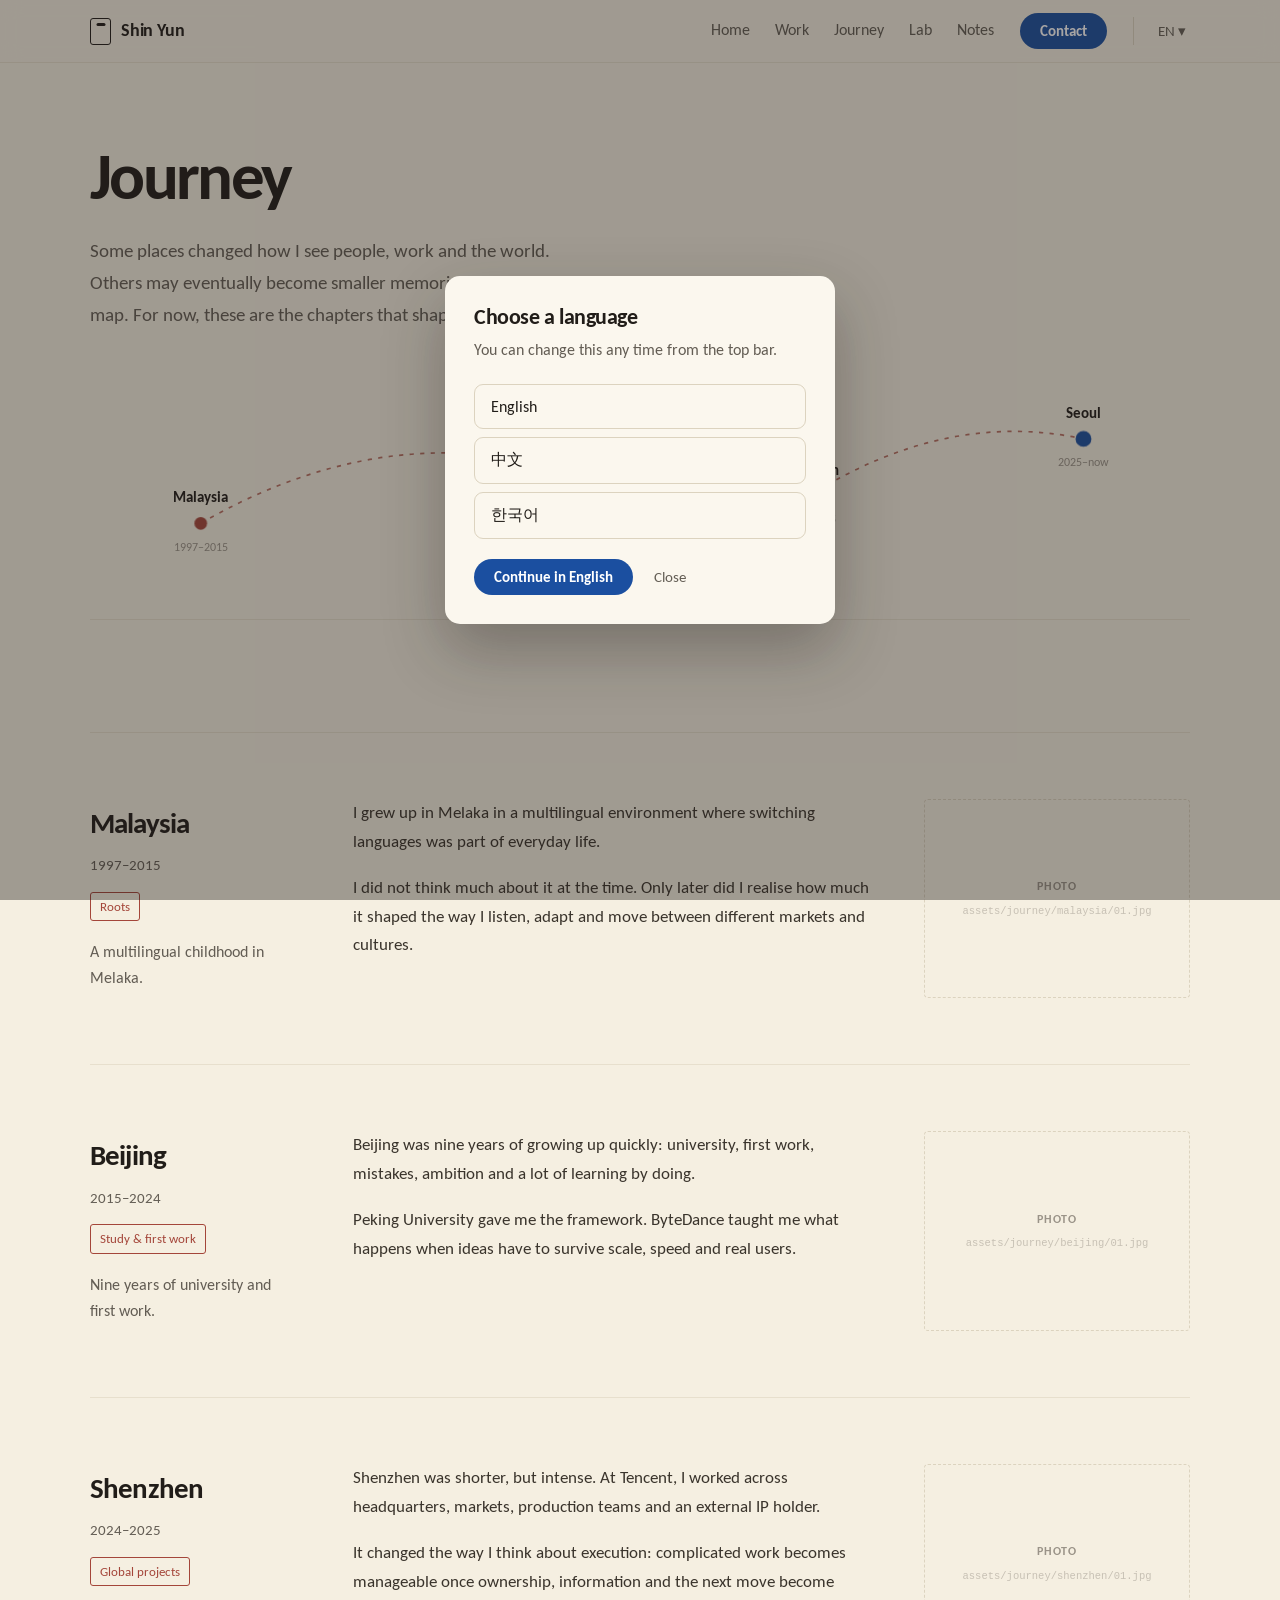
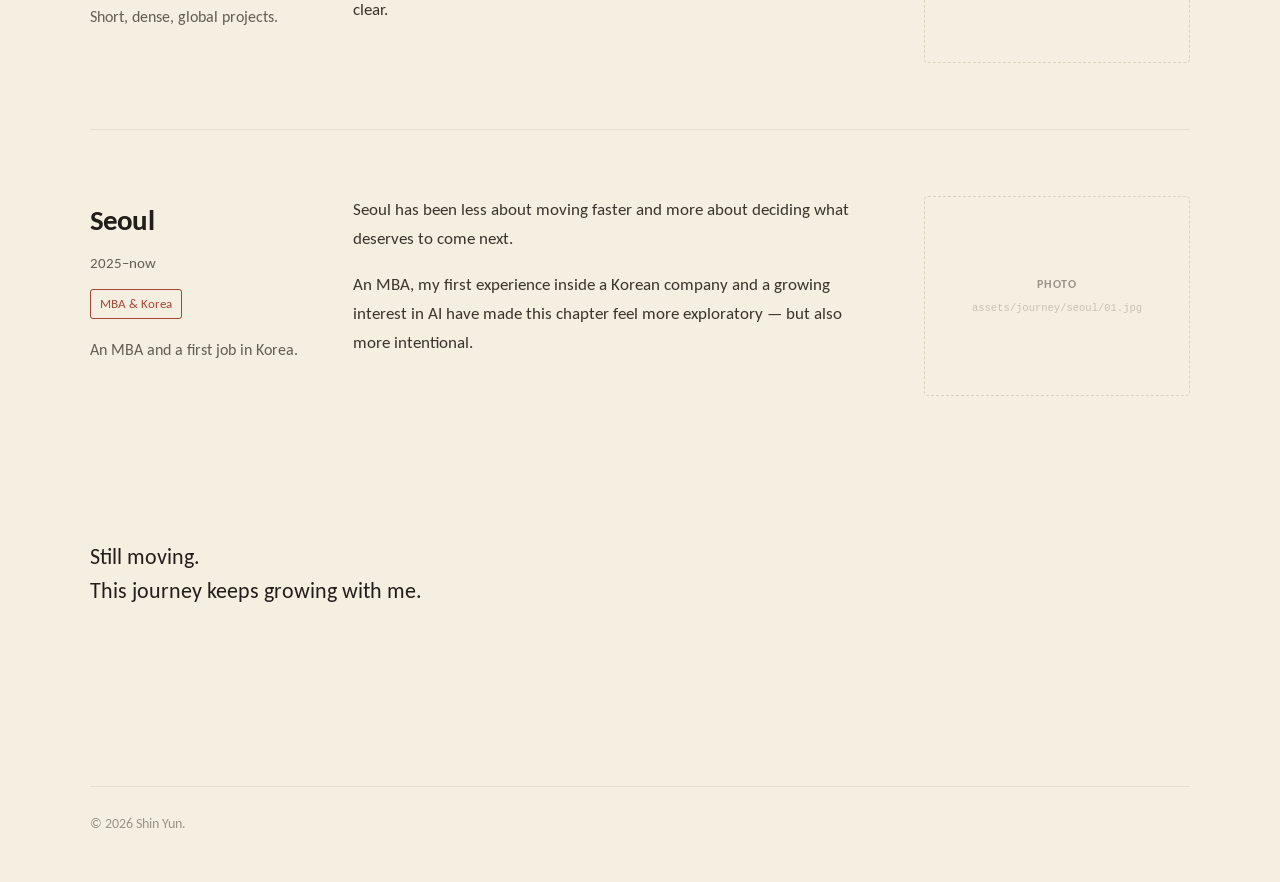
==== journey.html @ 3c0f039a "Initial portfolio site" ====
<!DOCTYPE html>
<html lang="en">
<head>
<meta charset="utf-8">
<meta name="viewport" content="width=device-width, initial-scale=1">
<title>Journey &mdash; Teh Shin Yun</title>
<meta name="description" content="Teh Shin Yun — cross-market creator ecosystem and product operations.">
<link rel="preconnect" href="https://fonts.googleapis.com"><link rel="preconnect" href="https://fonts.gstatic.com" crossorigin><link href="https://fonts.googleapis.com/css2?family=Carlito:wght@400;700&family=Noto+Sans+KR:wght@400;700&family=Noto+Sans+SC:wght@400;700&display=swap" rel="stylesheet">
<link rel="stylesheet" href="assets/styles.css">
</head>
<body>
<nav class="nav"><div class="nav-in">
  <a class="brand" href="index.html"><span class="mark"></span><span data-i18n="brand">Shin Yun</span></a>
  <div class="menu"><a href="index.html" data-sec="home" data-i18n="nav.home">Home</a><a href="index.html#work" data-sec="work" data-i18n="nav.work">work</a><a href="index.html#journey" data-sec="journey" data-i18n="nav.journey">journey</a><a href="index.html#lab" data-sec="lab" data-i18n="nav.lab">lab</a><a href="index.html#notes" data-sec="notes" data-i18n="nav.notes">notes</a></div>
  <button class="btn" onclick="dropBadge()" data-i18n="nav.contact">Contact</button>
  <div class="langbox">
    <button class="langbtn" onclick="toggleLangMenu()" aria-haspopup="true"><span id="langLabel">EN</span> &#9662;</button>
    <div class="langmenu" id="langMenu">
      <button onclick="pickLang('en')">English</button>
      <button onclick="pickLang('zh')">&#20013;&#25991;</button>
      <button onclick="pickLang('ko')">&#54620;&#44397;&#50612;</button>
    </div>
  </div>
</div></nav>
<div class="wrap">
  <div class="phead">
    <h1 data-i18n="jp.title">Journey</h1>
    <p class="sub" data-i18n="jp.intro"></p>
  </div>
  <div style="margin-top:52px"><div class="route"><svg viewBox="0 0 1000 200" aria-hidden="true"><path class="rline" d="M84 132 Q236.0 44 388 72"/><path class="rline" d="M388 72 Q524.0 44 660 106"/><path class="rline" d="M660 106 Q790.0 24 920 52"/><circle class="dot" cx="84" cy="132" r="6" fill="var(--coral)"/><text class="lbl" x="84" y="112" text-anchor="middle" data-i18n="j.malaysia.city"></text><text class="yrs" x="84" y="158" text-anchor="middle" data-i18n="j.malaysia.yrs"></text><circle class="dot" cx="388" cy="72" r="6" fill="var(--coral)"/><text class="lbl" x="388" y="52" text-anchor="middle" data-i18n="j.beijing.city"></text><text class="yrs" x="388" y="98" text-anchor="middle" data-i18n="j.beijing.yrs"></text><circle class="dot" cx="660" cy="106" r="6" fill="var(--coral)"/><text class="lbl" x="660" y="86" text-anchor="middle" data-i18n="j.shenzhen.city"></text><text class="yrs" x="660" y="132" text-anchor="middle" data-i18n="j.shenzhen.yrs"></text><circle class="dot" cx="920" cy="52" r="7.5" fill="var(--blue)"/><text class="lbl" x="920" y="32" text-anchor="middle" data-i18n="j.seoul.city"></text><text class="yrs" x="920" y="78" text-anchor="middle" data-i18n="j.seoul.yrs"></text></svg></div></div>
  <section class="sec" style="border-top:1px solid var(--rule-soft);padding-bottom:60px">
    
    <div class="jch">
      <div class="meta">
        <div class="city" data-i18n="j.malaysia.city"></div>
        <div class="yrs" data-i18n="j.malaysia.yrs"></div>
        <div><span class="tag" data-i18n="j.malaysia.tag"></span></div>
        <p class="short" data-i18n="j.malaysia.short"></p>
      </div>
      <div class="story">
        <p data-i18n="j.malaysia.c1"></p>
        <p data-i18n="j.malaysia.c2"></p>
      </div>
      <div class="shot"><div class="ph ph--gallery-large"><b data-i18n="ph.photo"></b><code>assets/journey/malaysia/01.jpg</code></div></div>
    </div>
    <div class="jch">
      <div class="meta">
        <div class="city" data-i18n="j.beijing.city"></div>
        <div class="yrs" data-i18n="j.beijing.yrs"></div>
        <div><span class="tag" data-i18n="j.beijing.tag"></span></div>
        <p class="short" data-i18n="j.beijing.short"></p>
      </div>
      <div class="story">
        <p data-i18n="j.beijing.c1"></p>
        <p data-i18n="j.beijing.c2"></p>
      </div>
      <div class="shot"><div class="ph ph--gallery-large"><b data-i18n="ph.photo"></b><code>assets/journey/beijing/01.jpg</code></div></div>
    </div>
    <div class="jch">
      <div class="meta">
        <div class="city" data-i18n="j.shenzhen.city"></div>
        <div class="yrs" data-i18n="j.shenzhen.yrs"></div>
        <div><span class="tag" data-i18n="j.shenzhen.tag"></span></div>
        <p class="short" data-i18n="j.shenzhen.short"></p>
      </div>
      <div class="story">
        <p data-i18n="j.shenzhen.c1"></p>
        <p data-i18n="j.shenzhen.c2"></p>
      </div>
      <div class="shot"><div class="ph ph--gallery-large"><b data-i18n="ph.photo"></b><code>assets/journey/shenzhen/01.jpg</code></div></div>
    </div>
    <div class="jch">
      <div class="meta">
        <div class="city" data-i18n="j.seoul.city"></div>
        <div class="yrs" data-i18n="j.seoul.yrs"></div>
        <div><span class="tag" data-i18n="j.seoul.tag"></span></div>
        <p class="short" data-i18n="j.seoul.short"></p>
      </div>
      <div class="story">
        <p data-i18n="j.seoul.c1"></p>
        <p data-i18n="j.seoul.c2"></p>
      </div>
      <div class="shot"><div class="ph ph--gallery-large"><b data-i18n="ph.photo"></b><code>assets/journey/seoul/01.jpg</code></div></div>
    </div>
    <p class="quiet quiet-lg" style="margin-top:78px">
      <span data-i18n="jp.still1"></span><br><span data-i18n="jp.still2"></span></p>
  </section>

  <footer class="foot"><span data-i18n="foot.copy">&#169; 2026 Shin Yun.</span></footer>
</div>
<div class="veil" id="veil" onclick="closeBadge()">
  <div class="hang" id="hang" onclick="event.stopPropagation()">
    <div class="lany">CREATE &middot; CONNECT &middot; GROW</div>
    <div class="clip"></div>
    <div class="badge">
      <div class="top"><span class="mark" style="width:15px;height:19px;border-width:1.2px"></span><span data-i18n="brand">Shin Yun</span></div>
      <div class="ph-img"><img src="assets/avatar-badge.png" alt="Teh Shin Yun"></div>
      <h3 data-i18n="badge.name">Teh Shin Yun</h3>
      <p class="role"><span data-i18n="badge.r1"></span><br><span data-i18n="badge.r2"></span></p>
      <div class="mail"><a href="mailto:shin.yun.9697@gmail.com">shin.yun.9697@gmail.com</a></div>
    </div>
  </div>
</div>

<div class="lveil" id="lveil">
  <div class="lcard">
    <h3 data-i18n="lang.title">Choose a language</h3>
    <p data-i18n="lang.desc"></p>
    <div class="lopt">
      <button onclick="pickLang('en')">English</button>
      <button onclick="pickLang('zh')">&#20013;&#25991;</button>
      <button onclick="pickLang('ko')">&#54620;&#44397;&#50612;</button>
    </div>
    <div class="lrow">
      <button class="btn" onclick="pickLang('en')" data-i18n="lang.continue">Continue in English</button>
      <button class="skip" onclick="pickLang('en')" data-i18n="lang.close">Close</button>
    </div>
  </div>
</div>

<div class="lightbox" id="lightbox"><img src="" alt=""></div>

<script src="assets/i18n.js"></script>
<script src="assets/site.js"></script>
</body>
</html>
---- assets/styles.css ----
/* =========================================================
   Teh Shin Yun — stylesheet
   颜色在 :root 里，改这里就能整站换色
   ========================================================= */
:root{
  --paper:#F5EFE1;
  --paper-lift:#F8F3E8;
  --paper-warm:#F2EBDB;
  --paper-card:#FBF7EE;
  --ink:#211D19;
  --ink-2:#635D54;
  --ink-3:#9A9388;
  --rule:#DCD3BF;
  --rule-soft:#E7DFCD;
  --blue:#1B4FA0;
  --blue-soft:#DDE4F1;
  --coral:#A4463A;

  --f-en:Calibri,Carlito,"Helvetica Neue",Arial,sans-serif;
  --f-zh:"Microsoft YaHei","Noto Sans SC",Calibri,Carlito,"PingFang SC",sans-serif;
  --f-ko:"Noto Sans KR",Calibri,Carlito,"Apple SD Gothic Neo",sans-serif;
  --font:var(--f-en);

  --maxw:1180px;
  --pad:40px;
}
html[lang^="zh"]{ --font:var(--f-zh) }
html[lang^="ko"]{ --font:var(--f-ko) }
html[lang^="ko"] body{ word-break:keep-all; overflow-wrap:break-word }
html[lang^="zh"] body{ line-height:1.8 }

*{box-sizing:border-box}
html{scroll-behavior:smooth}
body{margin:0;background:var(--paper);color:var(--ink);
  font-family:var(--font);font-size:17px;line-height:1.7;
  -webkit-font-smoothing:antialiased;text-rendering:optimizeLegibility}
img{max-width:100%;display:block}
a{color:inherit}
h1,h2,h3,h4{margin:0;font-weight:700;letter-spacing:-.02em;line-height:1.08}
.wrap{max-width:var(--maxw);margin:0 auto;padding:0 var(--pad)}
.hide{display:none !important}
:focus-visible{outline:2px solid var(--blue);outline-offset:3px;border-radius:3px}

/* ---------------- nav ---------------- */
.nav{position:sticky;top:0;z-index:60;background:rgba(245,239,225,.94);
  backdrop-filter:blur(10px);border-bottom:1px solid var(--rule-soft)}
.nav-in{max-width:var(--maxw);margin:0 auto;padding:13px var(--pad);
  display:flex;align-items:center;gap:26px}
.brand{display:flex;align-items:center;gap:10px;font-weight:700;font-size:17.5px;
  text-decoration:none;letter-spacing:-.01em;flex:none}
.mark{width:21px;height:27px;border:1.6px solid var(--ink);border-radius:3px;position:relative;flex:none}
.mark:after{content:"";position:absolute;left:50%;top:4px;transform:translateX(-50%);
  width:9px;height:3px;border-radius:2px;background:var(--ink)}
.menu{display:flex;gap:25px;margin-left:auto;font-size:15.5px;color:var(--ink-2)}
.menu a{text-decoration:none;padding:3px 0;border-bottom:2px solid transparent;transition:color .18s}
.menu a:hover{color:var(--ink)}
.menu a.on{color:var(--ink);border-color:var(--ink);font-weight:700}
.langbox{position:relative;padding-left:20px;border-left:1px solid var(--rule);flex:none}
.langbtn{font-family:inherit;font-size:14.5px;color:var(--ink-2);background:none;
  border:none;cursor:pointer;padding:4px}
.langmenu{position:absolute;right:0;top:32px;background:var(--paper-card);
  border:1px solid var(--rule);border-radius:10px;padding:6px;display:none;min-width:124px;
  box-shadow:0 12px 34px rgba(33,29,25,.13)}
.langmenu.open{display:block}
.langmenu button{display:block;width:100%;text-align:left;font-family:inherit;font-size:14.5px;
  background:none;border:none;padding:9px 12px;border-radius:7px;cursor:pointer;color:var(--ink)}
.langmenu button:hover{background:var(--paper-warm)}

/* ---------------- buttons ---------------- */
.btn{font-family:inherit;font-size:15px;border:none;cursor:pointer;border-radius:999px;
  padding:9px 20px;background:var(--blue);color:#fff;text-decoration:none;display:inline-block;
  font-weight:700;flex:none}
.btn:hover{background:#16407f}
.btn-solid,.btn-ghost{font-family:inherit;font-size:16.5px;cursor:pointer;border-radius:999px;
  padding:13px 27px;text-decoration:none;display:inline-block;font-weight:700;
  border:1.6px solid var(--ink);transition:background .18s,color .18s}
.btn-solid{background:var(--ink);color:var(--paper)}
.btn-solid:hover{background:transparent;color:var(--ink)}
.btn-ghost{background:transparent;color:var(--ink)}
.btn-ghost:hover{background:var(--ink);color:var(--paper)}

/* arrow CTA */
.cta-link{display:inline-flex;align-items:center;gap:9px;color:var(--blue);
  text-decoration:none;font-size:19px;font-weight:700;letter-spacing:-.01em;
  padding-bottom:3px;border-bottom:1.6px solid transparent;transition:border-color .2s}
.cta-link .ar{transition:transform .22s}
.cta-link:hover{border-color:var(--blue)}
.cta-link:hover .ar{transform:translateX(5px)}

/* ---------------- section frame ---------------- */
.sec{padding:112px 0 100px;border-top:1px solid var(--rule-soft);scroll-margin-top:74px}
.sec:first-of-type{border-top:none}
.sec-idx{font-size:13.5px;letter-spacing:.14em;color:var(--blue);font-weight:700;
  margin-bottom:22px;text-transform:uppercase}
.sec-top{display:grid;grid-template-columns:1fr auto;gap:40px;align-items:end;margin-bottom:56px}
.sec-top h2{font-size:clamp(36px,4.4vw,54px);letter-spacing:-.035em}
.sec-top .intro{color:var(--ink-2);margin:18px 0 0;max-width:50ch;font-size:17.5px}

/* ---------------- hero ---------------- */
.hero{display:grid;grid-template-columns:46% 1fr;gap:48px;align-items:end;
  padding:88px 0 84px;scroll-margin-top:74px}
.hero h1{font-size:clamp(52px,6.6vw,92px);letter-spacing:-.04em}
.hero .lede{font-size:clamp(23px,2.5vw,31px);line-height:1.26;letter-spacing:-.02em;
  font-weight:700;margin:34px 0 0;max-width:19ch}
.hero .sub{color:var(--ink-2);margin:30px 0 0;max-width:46ch;font-size:17.5px}
.hero .cta{display:flex;gap:13px;margin-top:42px;flex-wrap:wrap}
html[lang^="ko"] .hero .lede{max-width:24ch}
html[lang^="zh"] .hero .lede{max-width:17ch}

/* hero character / video slot */
.figure{position:relative;justify-self:end;align-self:end;width:100%;max-width:470px;
  margin-bottom:-14px}
.figure .slot{aspect-ratio:4/5;border:1.5px dashed var(--rule);border-radius:8px;
  display:flex;flex-direction:column;align-items:center;justify-content:center;gap:8px;
  color:var(--ink-3);text-align:center;padding:24px;background:rgba(251,247,238,.4)}
.figure .slot b{font-size:15px;color:var(--ink-2);font-weight:700}
.figure .slot span{font-size:13px;line-height:1.5}

/* ---------------- work (home) ---------------- */
.case{display:block;text-decoration:none;color:inherit;padding:44px 0;
  border-top:1px solid var(--rule-soft)}
.case:first-of-type{border-top:none;padding-top:0}
.case-head{display:flex;align-items:baseline;gap:14px;flex-wrap:wrap}
.case-head h3{font-size:31px;letter-spacing:-.03em}
.case-head .meta{font-size:14.5px;color:var(--ink-2)}
.case-head .yr{margin-left:auto;font-size:14.5px;color:var(--ink-3)}
.case-body{display:grid;grid-template-columns:1.15fr .85fr;gap:52px;margin-top:22px;align-items:center}
.case-body p{margin:0;color:var(--ink-2);max-width:52ch}
.case-impact{margin-top:22px;font-weight:700;font-size:16px;color:var(--ink);
  border-left:2px solid var(--blue);padding-left:16px;line-height:1.45}
.case:hover h3{color:var(--blue)}
.case .more{display:inline-flex;gap:8px;align-items:center;color:var(--blue);
  font-weight:700;font-size:15.5px;margin-top:24px}
.case:hover .more .ar{transform:translateX(4px)}
.case .more .ar{transition:transform .2s;display:inline-block}

/* A — scale */
.scale-num{font-size:clamp(64px,8vw,104px);font-weight:700;letter-spacing:-.05em;line-height:.9}
.scale-num small{display:block;font-size:14.5px;font-weight:400;color:var(--ink-2);
  letter-spacing:0;margin-top:10px}
.scale-sub{display:flex;gap:34px;margin-top:26px;flex-wrap:wrap}
.scale-sub div{font-size:24px;font-weight:700;letter-spacing:-.02em}
.scale-sub span{display:block;font-size:13.5px;font-weight:400;color:var(--ink-2);
  letter-spacing:0;margin-top:3px}

/* B — relationship diagram */
.rel{width:100%;height:auto}
.rel text{font-family:var(--font);font-size:13px;fill:var(--ink)}
.rel line{stroke:var(--rule);stroke-width:1.2}
.rel rect{fill:none;stroke:var(--ink);stroke-width:1.3;rx:5}
.rel .hub rect{stroke:var(--blue);stroke-width:1.7}
.rel .hub text{fill:var(--blue);font-weight:700}

/* C — transformation flow */
.trans{display:flex;align-items:center;gap:10px;flex-wrap:wrap}
.trans i{font-style:normal;color:var(--ink-3);font-size:15px}
.trans b{font-weight:700;font-size:15px;border:1.3px solid var(--rule);
  border-radius:999px;padding:8px 15px;background:var(--paper-card)}
.trans b.last{border-color:var(--blue);color:var(--blue)}
.metrics-row{display:flex;gap:36px;margin-top:26px;flex-wrap:wrap}
.metrics-row div{font-size:27px;font-weight:700;letter-spacing:-.025em}
.metrics-row span{display:block;font-size:13.5px;font-weight:400;color:var(--ink-2);
  letter-spacing:0;margin-top:3px}

/* ---------------- journey (home) ---------------- */
.route{margin:30px 0 14px;padding:0 2%}
.route svg{width:100%;height:auto;overflow:visible}
.route .rline{stroke:var(--coral);stroke-width:1.6;fill:none;stroke-dasharray:4 6;
  stroke-dashoffset:var(--len);opacity:.75}
.route .dot{opacity:0}
.route .lbl{font-family:var(--font);font-size:14px;fill:var(--ink);opacity:0;font-weight:700}
.route .yrs{font-family:var(--font);font-size:11.5px;fill:var(--ink-3);opacity:0}
.route.go .rline{animation:draw 1.05s ease-out forwards}
.route.go .dot,.route.go .lbl,.route.go .yrs{animation:pop .4s ease-out forwards}
@keyframes draw{to{stroke-dashoffset:0}}
@keyframes pop{to{opacity:1}}

.chapters{display:flex;flex-direction:column;gap:0}
.chapter{display:grid;grid-template-columns:230px 1fr;gap:50px;
  padding:38px 0;border-top:1px solid var(--rule-soft)}
.chapter:first-child{border-top:none}
.chapter:nth-child(even){grid-template-columns:1fr 230px}
.chapter:nth-child(even) .ch-side{order:2}
.chapter:nth-child(even) .ch-body{order:1}
.ch-side .city{font-size:30px;font-weight:700;letter-spacing:-.03em}
.ch-side .yrs{font-size:14.5px;color:var(--ink-2);margin-top:4px}
.ch-side .tag{display:inline-block;margin-top:13px;font-size:12.5px;color:var(--coral);
  border:1px solid var(--coral);border-radius:3px;padding:3px 9px}
.ch-body p{margin:0 0 15px;color:var(--ink-2);max-width:58ch}
.ch-body p:last-child{margin-bottom:0}
.chapter:nth-child(even) .ch-body p{margin-left:auto}

/* ---------------- journey detail ---------------- */
.jch{display:grid;grid-template-columns:19% 47% 1fr;gap:54px;
  padding:66px 0;border-top:1px solid var(--rule-soft)}
.jch .meta .city{font-size:29px;font-weight:700;letter-spacing:-.03em}
.jch .meta .yrs{font-size:14.5px;color:var(--ink-2);margin-top:5px}
.jch .meta .tag{display:inline-block;margin-top:14px;font-size:12.5px;color:var(--coral);
  border:1px solid var(--coral);border-radius:3px;padding:3px 9px}
.jch .meta .short{margin:18px 0 0;font-size:15.5px;color:var(--ink-2)}
.jch .story p{margin:0 0 17px;color:#3A342C}
.jch .story p:last-child{margin-bottom:0}
.jch .shot{align-self:start}
.topics{display:flex;flex-direction:column;gap:2px;margin-top:34px}
.topics span{font-size:26px;font-weight:700;letter-spacing:-.025em;padding:11px 0;
  border-bottom:1px solid var(--rule-soft)}

/* ---------------- lab (home) ---------------- */
.lab-a{display:grid;grid-template-columns:1fr 1fr;gap:56px;align-items:start;margin-bottom:104px}
.lab-split{display:grid;grid-template-columns:1fr 1fr;gap:56px;align-items:start}
.lab-b{display:grid;grid-template-columns:1.25fr .75fr;gap:56px;margin-bottom:104px}
.lab-b--solo{grid-template-columns:1fr;max-width:860px}
.lab-c{border-top:1px solid var(--rule-soft);padding-top:52px}
.lab-cat{font-size:24px;font-weight:700;letter-spacing:-.025em;margin-bottom:12px}
.lab-cat + p{margin:0;color:var(--ink-2);max-width:46ch}
.status{display:inline-block;font-size:11.5px;letter-spacing:.09em;font-weight:700;
  border:1px solid var(--ink-3);color:var(--ink-2);border-radius:3px;padding:2px 8px;
  text-transform:uppercase;vertical-align:2px}
.status.ship{border-color:var(--blue);color:var(--blue)}
.tool{display:grid;grid-template-columns:1fr auto;gap:24px;align-items:baseline;
  padding:31px 0;border-top:1px solid var(--rule-soft)}
.tool h4{font-size:19px}
.tool p{margin:7px 0 0;color:var(--ink-2);font-size:16px;max-width:52ch}
.sheet{display:grid;grid-template-columns:1fr 1fr;gap:14px}

/* ---------- 占位框：全站统一视觉 ---------- */
.ph{border:1px dashed var(--rule);border-radius:4px;background:transparent;
  display:flex;flex-direction:column;align-items:center;justify-content:center;gap:6px;
  padding:20px;text-align:center;color:var(--ink-3)}
.ph b{font-size:12px;font-weight:700;letter-spacing:.08em;text-transform:uppercase;color:var(--ink-3)}
.ph code{font-family:ui-monospace,SFMono-Regular,Menlo,monospace;font-size:10.5px;
  color:var(--ink-3);opacity:.5;word-break:break-all;letter-spacing:0}
.ph--portrait{aspect-ratio:4/5}
.ph--landscape{aspect-ratio:3/2}
.ph--dashboard{aspect-ratio:16/9}
.ph--gallery-large{aspect-ratio:4/3}
.ph--gallery-small{aspect-ratio:1}

/* ---------- 真实图片 ---------- */
.sheet img{width:100%;aspect-ratio:16/9;object-fit:cover;border-radius:4px;cursor:zoom-in}
.block img{width:100%;height:auto;border-radius:4px;cursor:zoom-in}
.shot img{width:100%;aspect-ratio:4/3;object-fit:cover;border-radius:4px;cursor:zoom-in}
/* 人物视频直接落在页面背景上：无边框、无圆角、无阴影、无容器
   webm 带 alpha 通道；不支持的浏览器回落到 mp4，其底色与页面完全一致 */
.figure video{width:100%;height:auto;display:block;background:transparent;
  border:0;border-radius:0;box-shadow:none;
  -webkit-mask-image:linear-gradient(to bottom,#000 88%,rgba(0,0,0,0) 100%);
  mask-image:linear-gradient(to bottom,#000 88%,rgba(0,0,0,0) 100%)}
/* 人物自带的落地投影已经在视频里，不再另加阴影 */

/* ---------------- notes ---------------- */
.note{display:grid;grid-template-columns:44px 190px 1fr auto;gap:26px;align-items:start;
  padding:30px 0;border-top:1px solid var(--rule-soft)}
.note .n{font-size:14px;color:var(--ink-3);font-weight:700;padding-top:4px}
.note .cat{font-size:13px;letter-spacing:.09em;text-transform:uppercase;
  color:var(--coral);font-weight:700;padding-top:5px}
.note h4{font-size:22px;letter-spacing:-.02em;line-height:1.25}
.note p{margin:9px 0 0;color:var(--ink-2);font-size:16px;max-width:56ch}
.note .st{font-size:11.5px;letter-spacing:.09em;color:var(--ink-3);font-weight:700;
  text-transform:uppercase;padding-top:6px;white-space:nowrap}
.quiet{margin-top:56px;font-size:19px;line-height:1.55;color:var(--ink-2);max-width:38ch}
.quiet-lg{font-size:22px;color:var(--ink)}

/* ---------------- detail pages ---------------- */
.phead{padding:78px 0 0}
.phead .kicker{font-size:13.5px;letter-spacing:.14em;text-transform:uppercase;
  color:var(--blue);font-weight:700;margin-bottom:20px}
.phead h1{font-size:clamp(40px,5.2vw,68px);letter-spacing:-.04em;max-width:20ch}
.phead .sub{color:var(--ink-2);margin:22px 0 0;font-size:19px;max-width:46ch}
.overview{display:flex;gap:44px;flex-wrap:wrap;border-top:1px solid var(--rule);
  border-bottom:1px solid var(--rule);padding:20px 0;margin:52px 0 0;font-size:15.5px}
.overview b{display:block;color:var(--ink-3);font-size:12.5px;letter-spacing:.09em;
  text-transform:uppercase;font-weight:700;margin-bottom:4px}
.bignums{display:flex;gap:60px;flex-wrap:wrap;margin:56px 0}
.bignums div{font-size:clamp(38px,5vw,58px);font-weight:700;letter-spacing:-.045em;line-height:1}
.bignums span{display:block;font-size:14px;font-weight:400;color:var(--ink-2);
  letter-spacing:0;margin-top:10px}
.prose{max-width:680px}
.prose h2{font-size:25px;margin:0 0 16px;letter-spacing:-.025em}
.prose p{margin:0 0 18px;color:#3A342C}
.prose p:last-child{margin-bottom:0}
.prose + .prose{margin-top:56px}
.flow + .prose{margin-top:56px}
.block{margin:56px 0}
.pull{font-size:24px;line-height:1.4;letter-spacing:-.02em;font-weight:700;
  border-left:2px solid var(--blue);padding:6px 0 6px 24px;margin:56px 0;max-width:680px}
.wide{margin:64px calc(-1 * clamp(0px, 6vw, 90px))}
.flow{display:flex;flex-wrap:wrap;gap:9px;align-items:center;margin:24px 0 0}
.flow b{font-weight:700;font-size:14.5px;border:1.3px solid var(--rule);border-radius:999px;
  padding:8px 15px;background:var(--paper-card)}
.flow i{font-style:normal;color:var(--ink-3)}
.backlink{display:inline-flex;gap:8px;color:var(--blue);text-decoration:none;
  font-weight:700;font-size:15.5px;margin-top:70px}

/* ---------------- badge ---------------- */
.veil{position:fixed;inset:0;z-index:90;background:rgba(33,29,25,.36);
  display:none;justify-content:center;align-items:flex-start}
.veil.on{display:flex}
.hang{transform-origin:50% 0;animation:swing 2.5s cubic-bezier(.36,.07,.19,.97) forwards;
  display:flex;flex-direction:column;align-items:center}
.lany{width:44px;height:132px;background:var(--blue);border-radius:0 0 3px 3px;
  display:flex;align-items:center;justify-content:center;font-size:11px;color:#C4D5EF;
  letter-spacing:.16em;writing-mode:vertical-rl;font-weight:700}
.clip{width:26px;height:19px;background:#B7BAC0;border-radius:3px;margin-top:-2px}
.badge{width:335px;max-width:calc(100vw - 34px);background:var(--paper-card);border-radius:15px;
  padding:24px 24px 22px;margin-top:-3px;box-shadow:0 26px 62px rgba(33,29,25,.3)}
.badge .top{display:flex;align-items:center;gap:9px;font-weight:700;font-size:14.5px}
.badge .ph-img{margin-top:15px;background:var(--paper-warm);border-radius:10px;
  height:196px;display:flex;justify-content:center;align-items:flex-end;overflow:hidden}
.badge .ph-img img{width:172px}
.badge h3{font-size:29px;margin-top:16px;letter-spacing:-.03em}
.badge .role{font-size:14.5px;color:var(--ink-2);margin:6px 0 0;line-height:1.5}
.badge .mail{margin-top:17px;border-top:1px solid var(--rule);padding-top:15px}
.badge .mail a{display:block;font-size:18.5px;font-weight:700;color:var(--blue);
  text-decoration:none;letter-spacing:-.015em;word-break:break-all}
.badge .mail a:hover{text-decoration:underline}
@keyframes swing{
  0%{transform:translateY(-125vh) rotate(0)}
  52%{transform:translateY(0) rotate(0)}
  66%{transform:translateY(0) rotate(3.2deg)}
  78%{transform:translateY(0) rotate(-2deg)}
  88%{transform:translateY(0) rotate(1deg)}
  100%{transform:translateY(0) rotate(0)}}

/* ---------------- language modal ---------------- */
.lveil{position:fixed;inset:0;z-index:95;background:rgba(33,29,25,.4);
  display:none;align-items:center;justify-content:center}
.lveil.on{display:flex}
.lcard{width:390px;max-width:calc(100% - 36px);background:var(--paper-card);border-radius:15px;
  padding:29px;box-shadow:0 26px 62px rgba(33,29,25,.32)}
.lcard h3{font-size:22px}
.lcard p{color:var(--ink-2);font-size:15.5px;margin:8px 0 20px}
.lopt{display:flex;flex-direction:column;gap:8px;margin-bottom:20px}
.lopt button{font-family:inherit;font-size:15.5px;text-align:left;padding:12px 16px;
  border-radius:9px;border:1px solid var(--rule);background:transparent;cursor:pointer;color:var(--ink)}
.lopt button:hover{border-color:var(--ink)}
.lrow{display:flex;align-items:center;gap:15px}
.lrow .skip{background:none;border:none;color:var(--ink-2);font-family:inherit;
  font-size:14.5px;cursor:pointer}

/* ---------------- lightbox ---------------- */
.lightbox{position:fixed;inset:0;z-index:99;background:rgba(33,29,25,.86);
  display:none;align-items:center;justify-content:center;padding:40px}
.lightbox.on{display:flex}
.lightbox img{max-width:92vw;max-height:88vh;width:auto}

/* ---------------- footer ---------------- */
.foot{border-top:1px solid var(--rule-soft);margin-top:96px;padding:26px 0 46px;
  font-size:13.5px;color:var(--ink-3)}

/* ---------------- responsive ---------------- */
@media (max-width:960px){
  :root{--pad:22px}
  .menu{display:none}
  .hero{grid-template-columns:1fr;gap:36px;padding:56px 0 70px}
  .figure{justify-self:center;max-width:280px;margin-bottom:0}
  .sec{padding:72px 0}
  .sec-top{grid-template-columns:1fr;gap:24px;margin-bottom:40px}
  .case-body{grid-template-columns:1fr;gap:30px}
  .chapter,.chapter:nth-child(even){grid-template-columns:1fr;gap:14px}
  .chapter:nth-child(even) .ch-side{order:1}
  .chapter:nth-child(even) .ch-body{order:2}
  .chapter:nth-child(even) .ch-body p{margin-left:0}
  .lab-a,.lab-b{grid-template-columns:1fr;gap:30px;margin-bottom:52px}
  .note{grid-template-columns:1fr;gap:6px}
  .note .st{padding-top:10px}
  .sheet{grid-template-columns:1fr 1fr}
  .bignums{gap:34px}
  .wide{margin-left:0;margin-right:0}
  .jch{grid-template-columns:1fr;gap:22px;padding:44px 0}
  .jch .shot{order:2}
  .jch .story{order:3}
  .lab-split{grid-template-columns:1fr;gap:30px}
  .topics span{font-size:21px}
  .overview{gap:26px}
}
@media (prefers-reduced-motion:reduce){
  html{scroll-behavior:auto}
  .hang{animation:none}
  .route .rline,.route .dot,.route .lbl,.route .yrs{animation:none;stroke-dashoffset:0;opacity:1}
}
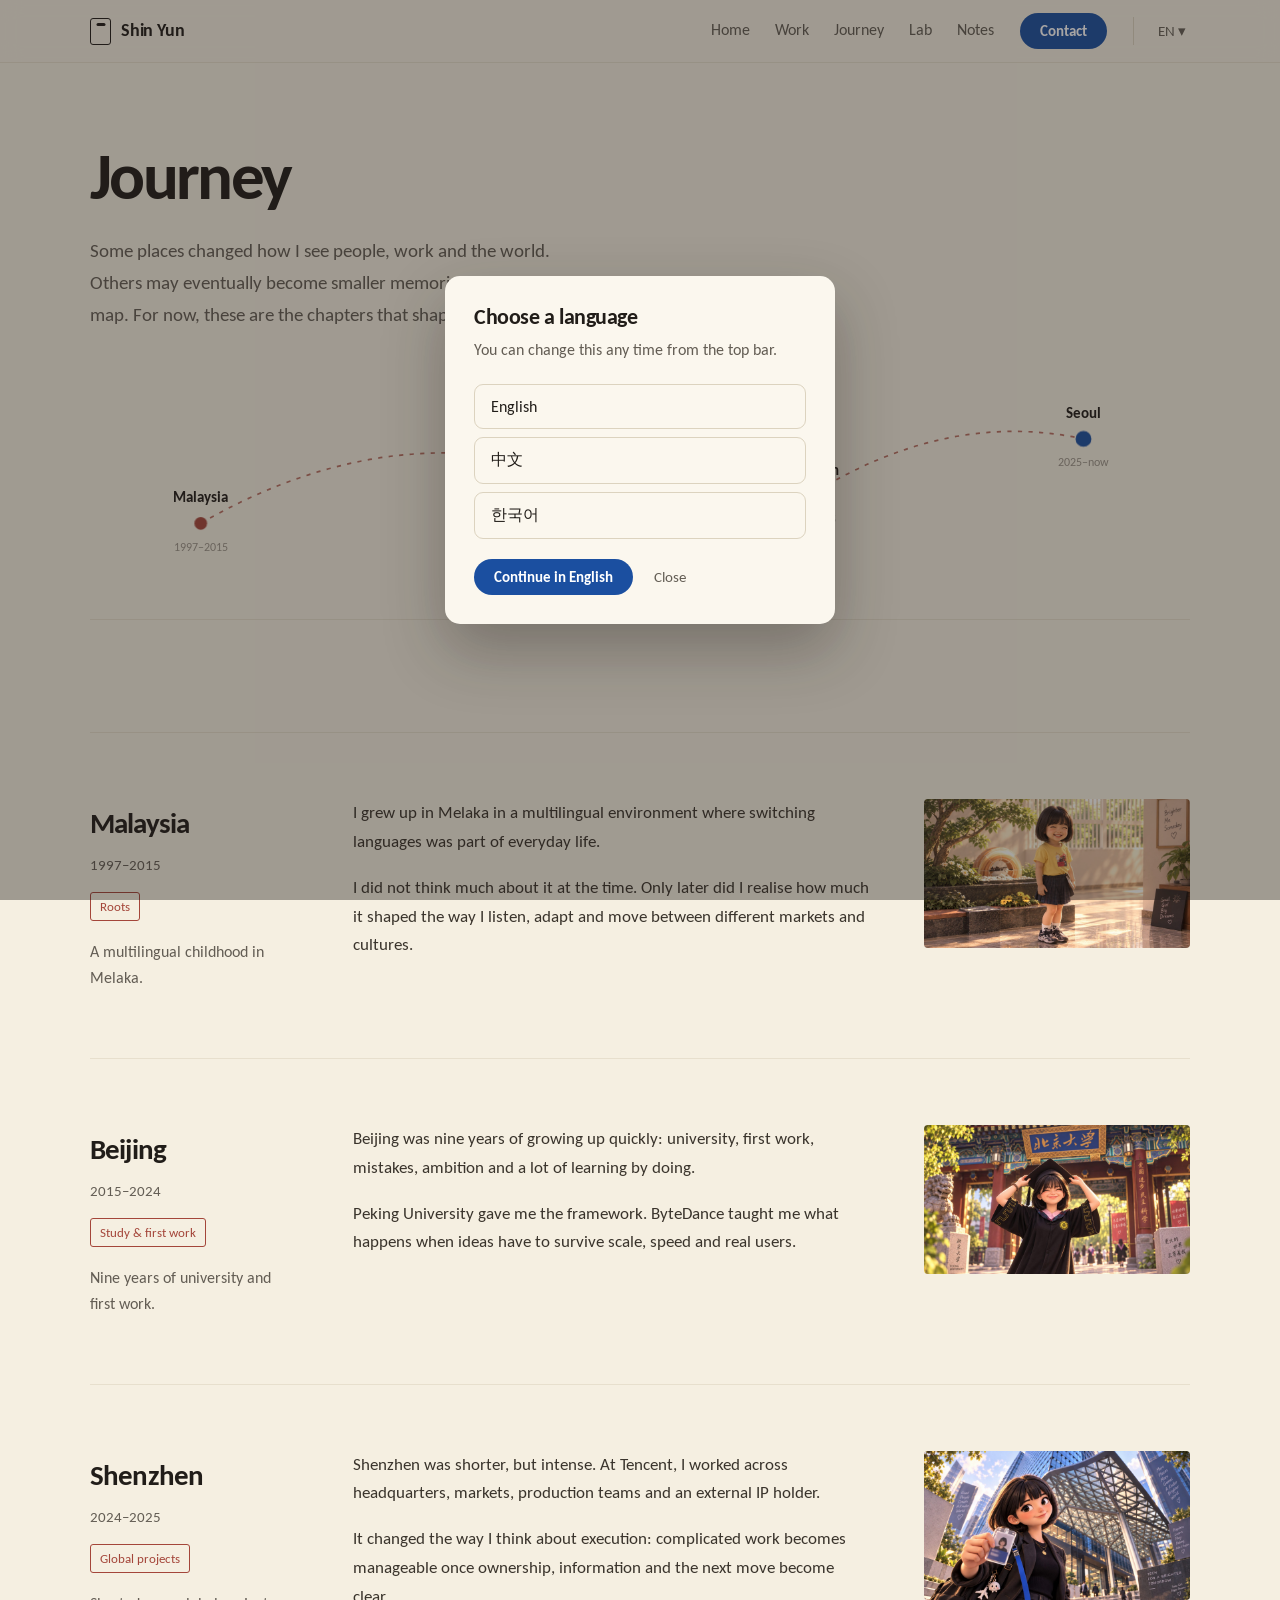
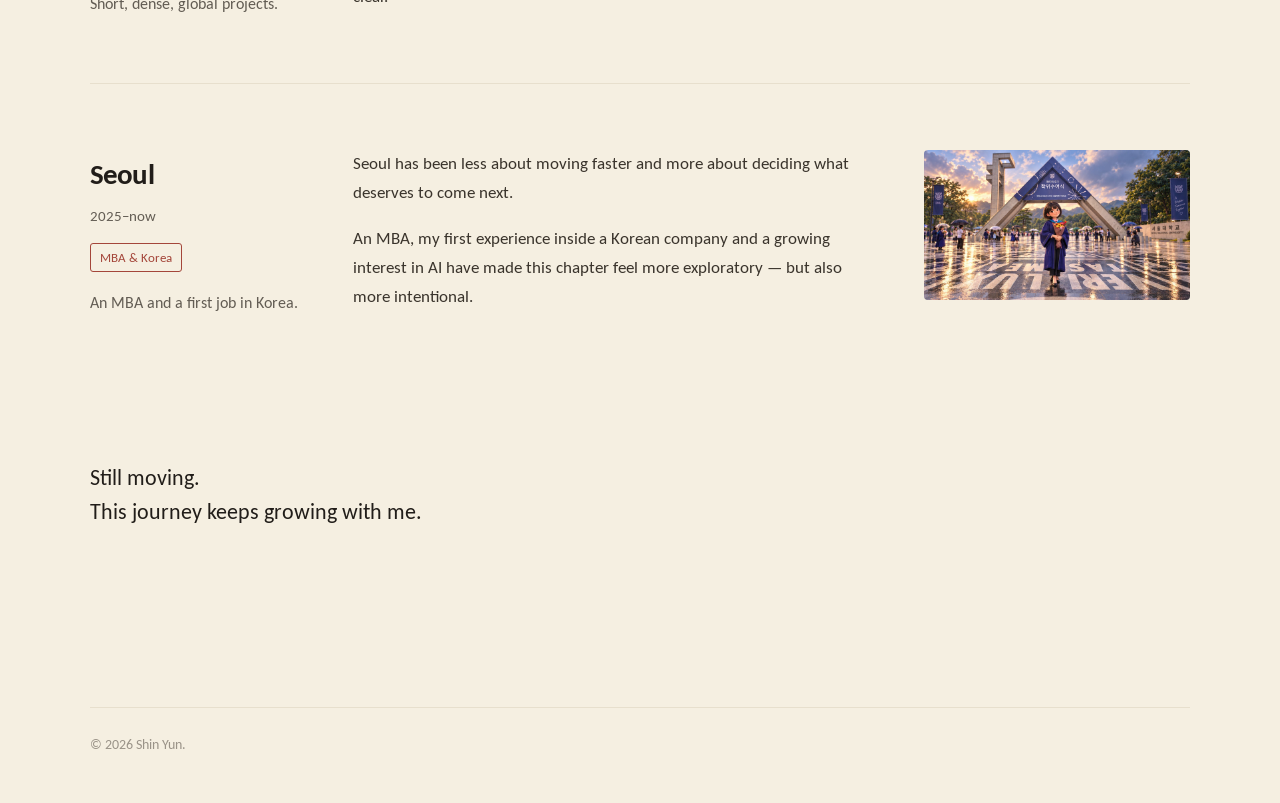
==== commit 5d1f0e46: "Update website" ====
--- a/journey.html
+++ b/journey.html
@@ -41,7 +41,7 @@
         <p data-i18n="j.malaysia.c1"></p>
         <p data-i18n="j.malaysia.c2"></p>
       </div>
-      <div class="shot"><div class="ph ph--gallery-large"><b data-i18n="ph.photo"></b><code>assets/journey/malaysia/01.jpg</code></div></div>
+      <div class="shot"><img src="assets/journey/malaysia/01.jpg" loading="lazy" data-i18n-alt="j.malaysia.city" alt=""></div>
     </div>
     <div class="jch">
       <div class="meta">
@@ -54,7 +54,7 @@
         <p data-i18n="j.beijing.c1"></p>
         <p data-i18n="j.beijing.c2"></p>
       </div>
-      <div class="shot"><div class="ph ph--gallery-large"><b data-i18n="ph.photo"></b><code>assets/journey/beijing/01.jpg</code></div></div>
+      <div class="shot"><img src="assets/journey/beijing/01.jpg" loading="lazy" data-i18n-alt="j.beijing.city" alt=""></div>
     </div>
     <div class="jch">
       <div class="meta">
@@ -67,7 +67,7 @@
         <p data-i18n="j.shenzhen.c1"></p>
         <p data-i18n="j.shenzhen.c2"></p>
       </div>
-      <div class="shot"><div class="ph ph--gallery-large"><b data-i18n="ph.photo"></b><code>assets/journey/shenzhen/01.jpg</code></div></div>
+      <div class="shot"><img src="assets/journey/shenzhen/01.jpg" loading="lazy" data-i18n-alt="j.shenzhen.city" alt=""></div>
     </div>
     <div class="jch">
       <div class="meta">
@@ -80,7 +80,7 @@
         <p data-i18n="j.seoul.c1"></p>
         <p data-i18n="j.seoul.c2"></p>
       </div>
-      <div class="shot"><div class="ph ph--gallery-large"><b data-i18n="ph.photo"></b><code>assets/journey/seoul/01.jpg</code></div></div>
+      <div class="shot"><img src="assets/journey/seoul/01.jpg" loading="lazy" data-i18n-alt="j.seoul.city" alt=""></div>
     </div>
     <p class="quiet quiet-lg" style="margin-top:78px">
       <span data-i18n="jp.still1"></span><br><span data-i18n="jp.still2"></span></p>
--- a/assets/styles.css
+++ b/assets/styles.css
@@ -239,7 +239,7 @@
 /* ---------- 真实图片 ---------- */
 .sheet img{width:100%;aspect-ratio:16/9;object-fit:cover;border-radius:4px;cursor:zoom-in}
 .block img{width:100%;height:auto;border-radius:4px;cursor:zoom-in}
-.shot img{width:100%;aspect-ratio:4/3;object-fit:cover;border-radius:4px;cursor:zoom-in}
+.shot img{width:100%;height:auto;border-radius:4px;cursor:zoom-in}
 /* 人物视频直接落在页面背景上：无边框、无圆角、无阴影、无容器
    webm 带 alpha 通道；不支持的浏览器回落到 mp4，其底色与页面完全一致 */
 .figure video{width:100%;height:auto;display:block;background:transparent;
